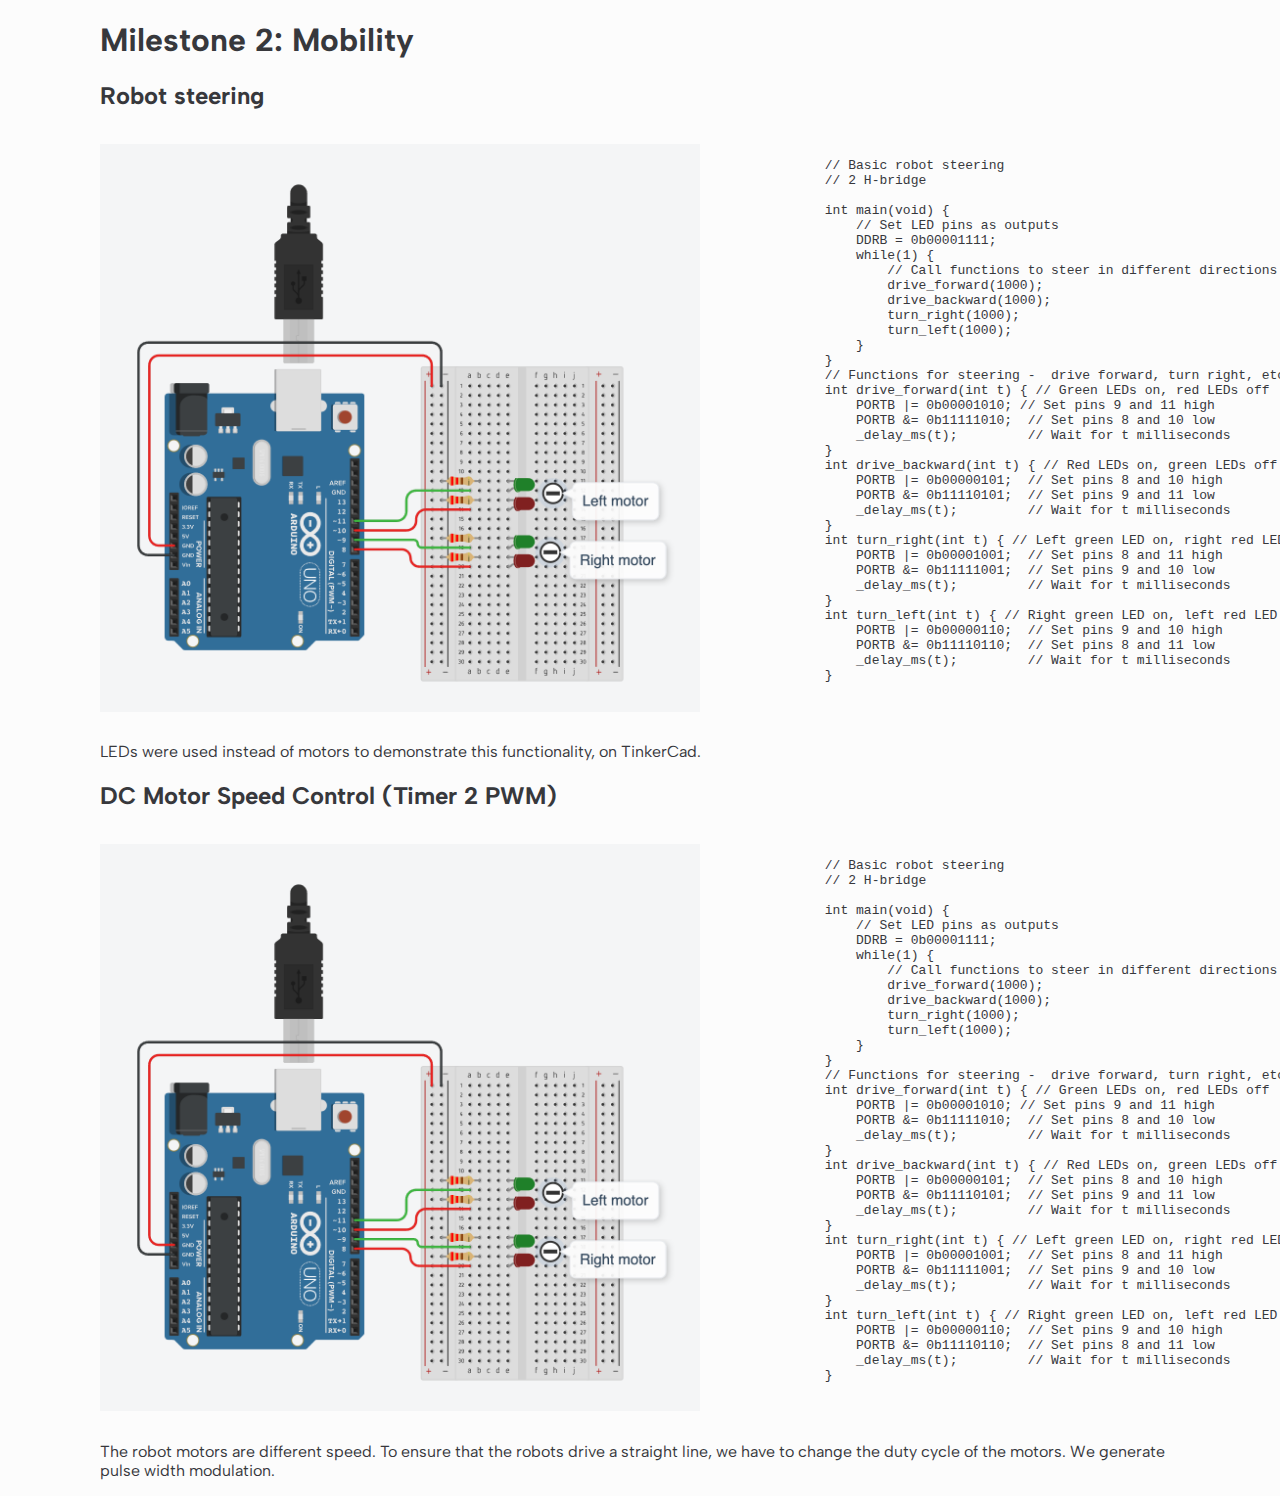
==== milestone2.html @ 2386ebb8 "Milestone 2 code and project online portfolio" ====
<!DOCTYPE html>
<html lang="en">
<head>
    <meta charset="UTF-8">
    <meta name="viewport" content="width=device-width, initial-scale=1.0">
    <link rel = "stylesheet" href = "style.css">
    <link rel="preconnect" href="https://fonts.googleapis.com">
    <link rel="preconnect" href="https://fonts.gstatic.com" crossorigin>
    <link href="https://fonts.googleapis.com/css2?family=Albert+Sans:ital,wght@0,100..900;1,100..900&display=swap" rel="stylesheet">
    <title>Milestone 2: Mobility</title>
</head>
<body>
    <h1>Milestone 2: Mobility</h1>
    <h2>Robot steering</h2>
    <div class = "code-snippet-image">
        <img src = "image/steering-led-tinkercad.png" alt = "Robot steering demonstrated using LEDs" width = "600">
        <pre>
            <code>
                // Basic robot steering
                // 2 H-bridge

                int main(void) {
                    // Set LED pins as outputs
                    DDRB = 0b00001111;
                    while(1) {
                        // Call functions to steer in different directions
                        drive_forward(1000);
                        drive_backward(1000);
                        turn_right(1000);
                        turn_left(1000);
                    }
                }
                // Functions for steering -  drive forward, turn right, etc.
                int drive_forward(int t) { // Green LEDs on, red LEDs off
                    PORTB |= 0b00001010; // Set pins 9 and 11 high 
                    PORTB &= 0b11111010;  // Set pins 8 and 10 low
                    _delay_ms(t);         // Wait for t milliseconds
                }
                int drive_backward(int t) { // Red LEDs on, green LEDs off
                    PORTB |= 0b00000101;  // Set pins 8 and 10 high
                    PORTB &= 0b11110101;  // Set pins 9 and 11 low
                    _delay_ms(t);         // Wait for t milliseconds
                }
                int turn_right(int t) { // Left green LED on, right red LED on
                    PORTB |= 0b00001001;  // Set pins 8 and 11 high
                    PORTB &= 0b11111001;  // Set pins 9 and 10 low
                    _delay_ms(t);         // Wait for t milliseconds
                }
                int turn_left(int t) { // Right green LED on, left red LED on
                    PORTB |= 0b00000110;  // Set pins 9 and 10 high
                    PORTB &= 0b11110110;  // Set pins 8 and 11 low
                    _delay_ms(t);         // Wait for t milliseconds
                }
            </code>
        </pre>
    </div>

    <p>LEDs were used instead of motors to demonstrate this functionality, on TinkerCad.</p>
    
    <h2>DC Motor Speed Control (Timer 2 PWM)</h2>
    <div class = "code-snippet-image">
        <img src = "image/steering-led-tinkercad.png" alt = "Robot steering demonstrated using LEDs" width = "600">
        <pre>
            <code>
                // Basic robot steering
                // 2 H-bridge

                int main(void) {
                    // Set LED pins as outputs
                    DDRB = 0b00001111;
                    while(1) {
                        // Call functions to steer in different directions
                        drive_forward(1000);
                        drive_backward(1000);
                        turn_right(1000);
                        turn_left(1000);
                    }
                }
                // Functions for steering -  drive forward, turn right, etc.
                int drive_forward(int t) { // Green LEDs on, red LEDs off
                    PORTB |= 0b00001010; // Set pins 9 and 11 high 
                    PORTB &= 0b11111010;  // Set pins 8 and 10 low
                    _delay_ms(t);         // Wait for t milliseconds
                }
                int drive_backward(int t) { // Red LEDs on, green LEDs off
                    PORTB |= 0b00000101;  // Set pins 8 and 10 high
                    PORTB &= 0b11110101;  // Set pins 9 and 11 low
                    _delay_ms(t);         // Wait for t milliseconds
                }
                int turn_right(int t) { // Left green LED on, right red LED on
                    PORTB |= 0b00001001;  // Set pins 8 and 11 high
                    PORTB &= 0b11111001;  // Set pins 9 and 10 low
                    _delay_ms(t);         // Wait for t milliseconds
                }
                int turn_left(int t) { // Right green LED on, left red LED on
                    PORTB |= 0b00000110;  // Set pins 9 and 10 high
                    PORTB &= 0b11110110;  // Set pins 8 and 11 low
                    _delay_ms(t);         // Wait for t milliseconds
                }
            </code>
        </pre>
    </div>

    <p>The robot motors are different speed. To ensure that the robots drive a straight line, we have to change the duty cycle of the motors. We generate pulse width modulation.</p>
    
</body>
</html>
---- style.css ----
body {
    font-family: "Albert Sans", sans-serif;
    color: #37383C;
    background-color: #fcfcfc;
    /* color: #84B5C5; */
    text-align: left;
    margin-left: 100px;
    margin-right: 100px;

}

.milestones {
    display: flex;
    flex-direction: column;
    gap: 10px;
}



.code-snippet-image {
    display: flex;
    align-items: center;
}
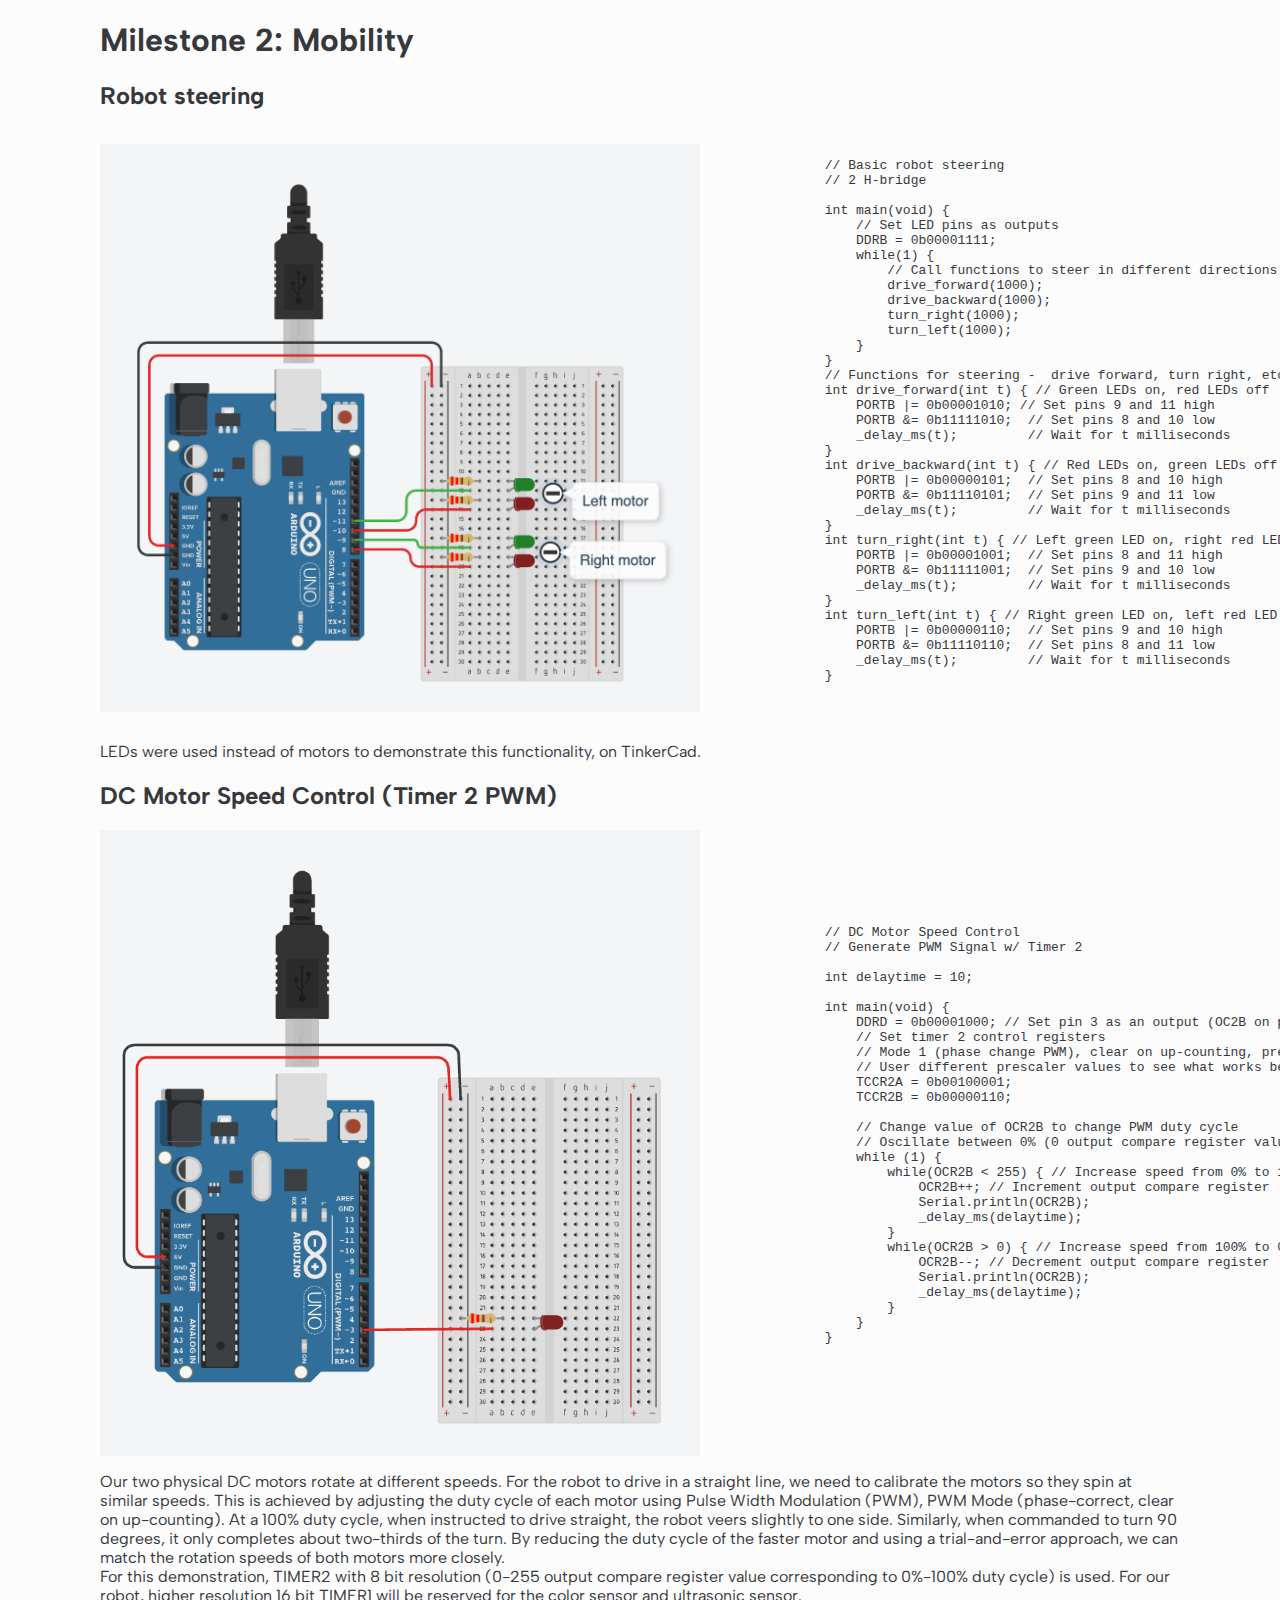
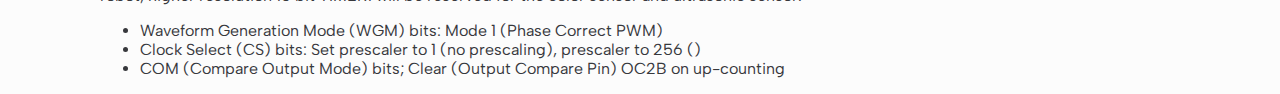
==== commit ea75d2f4: "Add to milestone 2, 3 duty cycle and color sensor" ====
--- a/milestone2.html
+++ b/milestone2.html
@@ -55,53 +55,70 @@
         </pre>
     </div>
 
-    <p>LEDs were used instead of motors to demonstrate this functionality, on TinkerCad.</p>
+    <p>
+        LEDs were used instead of motors to demonstrate this functionality, on TinkerCad.
+    </p>
+    
     
     <h2>DC Motor Speed Control (Timer 2 PWM)</h2>
     <div class = "code-snippet-image">
-        <img src = "image/steering-led-tinkercad.png" alt = "Robot steering demonstrated using LEDs" width = "600">
+        <img src = "image/dc-motor-speed-control.png" alt = "DC Motor Speed Control PWM demonstrated using LED" width = "600">
         <pre>
             <code>
-                // Basic robot steering
-                // 2 H-bridge
+                // DC Motor Speed Control
+                // Generate PWM Signal w/ Timer 2
+
+                int delaytime = 10;
 
                 int main(void) {
-                    // Set LED pins as outputs
-                    DDRB = 0b00001111;
-                    while(1) {
-                        // Call functions to steer in different directions
-                        drive_forward(1000);
-                        drive_backward(1000);
-                        turn_right(1000);
-                        turn_left(1000);
+                    DDRD = 0b00001000; // Set pin 3 as an output (OC2B on pinout diagram)
+                    // Set timer 2 control registers
+                    // Mode 1 (phase change PWM), clear on up-counting, prescaler to 256
+                    // User different prescaler values to see what works best with our motor
+                    TCCR2A = 0b00100001;
+                    TCCR2B = 0b00000110;
+
+                    // Change value of OCR2B to change PWM duty cycle
+                    // Oscillate between 0% (0 output compare register value) to 100% (255)
+                    while (1) {
+                        while(OCR2B < 255) { // Increase speed from 0% to 100&
+                            OCR2B++; // Increment output compare register
+                            Serial.println(OCR2B);
+                            _delay_ms(delaytime);
+                        }
+                        while(OCR2B > 0) { // Increase speed from 100% to 0&
+                            OCR2B--; // Decrement output compare register
+                            Serial.println(OCR2B);
+                            _delay_ms(delaytime);
+                        }
                     }
-                }
-                // Functions for steering -  drive forward, turn right, etc.
-                int drive_forward(int t) { // Green LEDs on, red LEDs off
-                    PORTB |= 0b00001010; // Set pins 9 and 11 high 
-                    PORTB &= 0b11111010;  // Set pins 8 and 10 low
-                    _delay_ms(t);         // Wait for t milliseconds
-                }
-                int drive_backward(int t) { // Red LEDs on, green LEDs off
-                    PORTB |= 0b00000101;  // Set pins 8 and 10 high
-                    PORTB &= 0b11110101;  // Set pins 9 and 11 low
-                    _delay_ms(t);         // Wait for t milliseconds
-                }
-                int turn_right(int t) { // Left green LED on, right red LED on
-                    PORTB |= 0b00001001;  // Set pins 8 and 11 high
-                    PORTB &= 0b11111001;  // Set pins 9 and 10 low
-                    _delay_ms(t);         // Wait for t milliseconds
-                }
-                int turn_left(int t) { // Right green LED on, left red LED on
-                    PORTB |= 0b00000110;  // Set pins 9 and 10 high
-                    PORTB &= 0b11110110;  // Set pins 8 and 11 low
-                    _delay_ms(t);         // Wait for t milliseconds
                 }
             </code>
         </pre>
     </div>
 
-    <p>The robot motors are different speed. To ensure that the robots drive a straight line, we have to change the duty cycle of the motors. We generate pulse width modulation.</p>
+    <p>
+        Our two physical DC motors rotate at different speeds.
+        For the robot to drive in a straight line, we need to calibrate the motors so they spin at similar speeds. 
+        This is achieved by adjusting the duty cycle of each motor using Pulse Width Modulation (PWM), PWM Mode (phase-correct, clear on up-counting).
+        At a 100% duty cycle, when instructed to drive straight, the robot veers slightly to one side. 
+        Similarly, when commanded to turn 90 degrees, it only completes about two-thirds of the turn.
+        By reducing the duty cycle of the faster motor and using a trial-and-error approach, we can match the rotation speeds of both motors more closely.
+        <br>
+        For this demonstration, TIMER2 with 8 bit resolution (0-255 output compare register value corresponding to 0%-100% duty cycle) is used.
+        For our robot, higher resolution 16 bit TIMER1 will be reserved for the color sensor and ultrasonic sensor. 
+    </p>
+    <ul>
+        <li>
+            Waveform Generation Mode (WGM) bits: Mode 1 (Phase Correct PWM)
+        </li>
+        <li>
+            Clock Select (CS) bits: Set prescaler to 1 (no prescaling), prescaler to 256 ()
+        </li>
+        <li>
+            COM (Compare Output Mode) bits; Clear (Output Compare Pin) OC2B on up-counting
+        </li>
+    </ul>
     
 </body>
 </html>